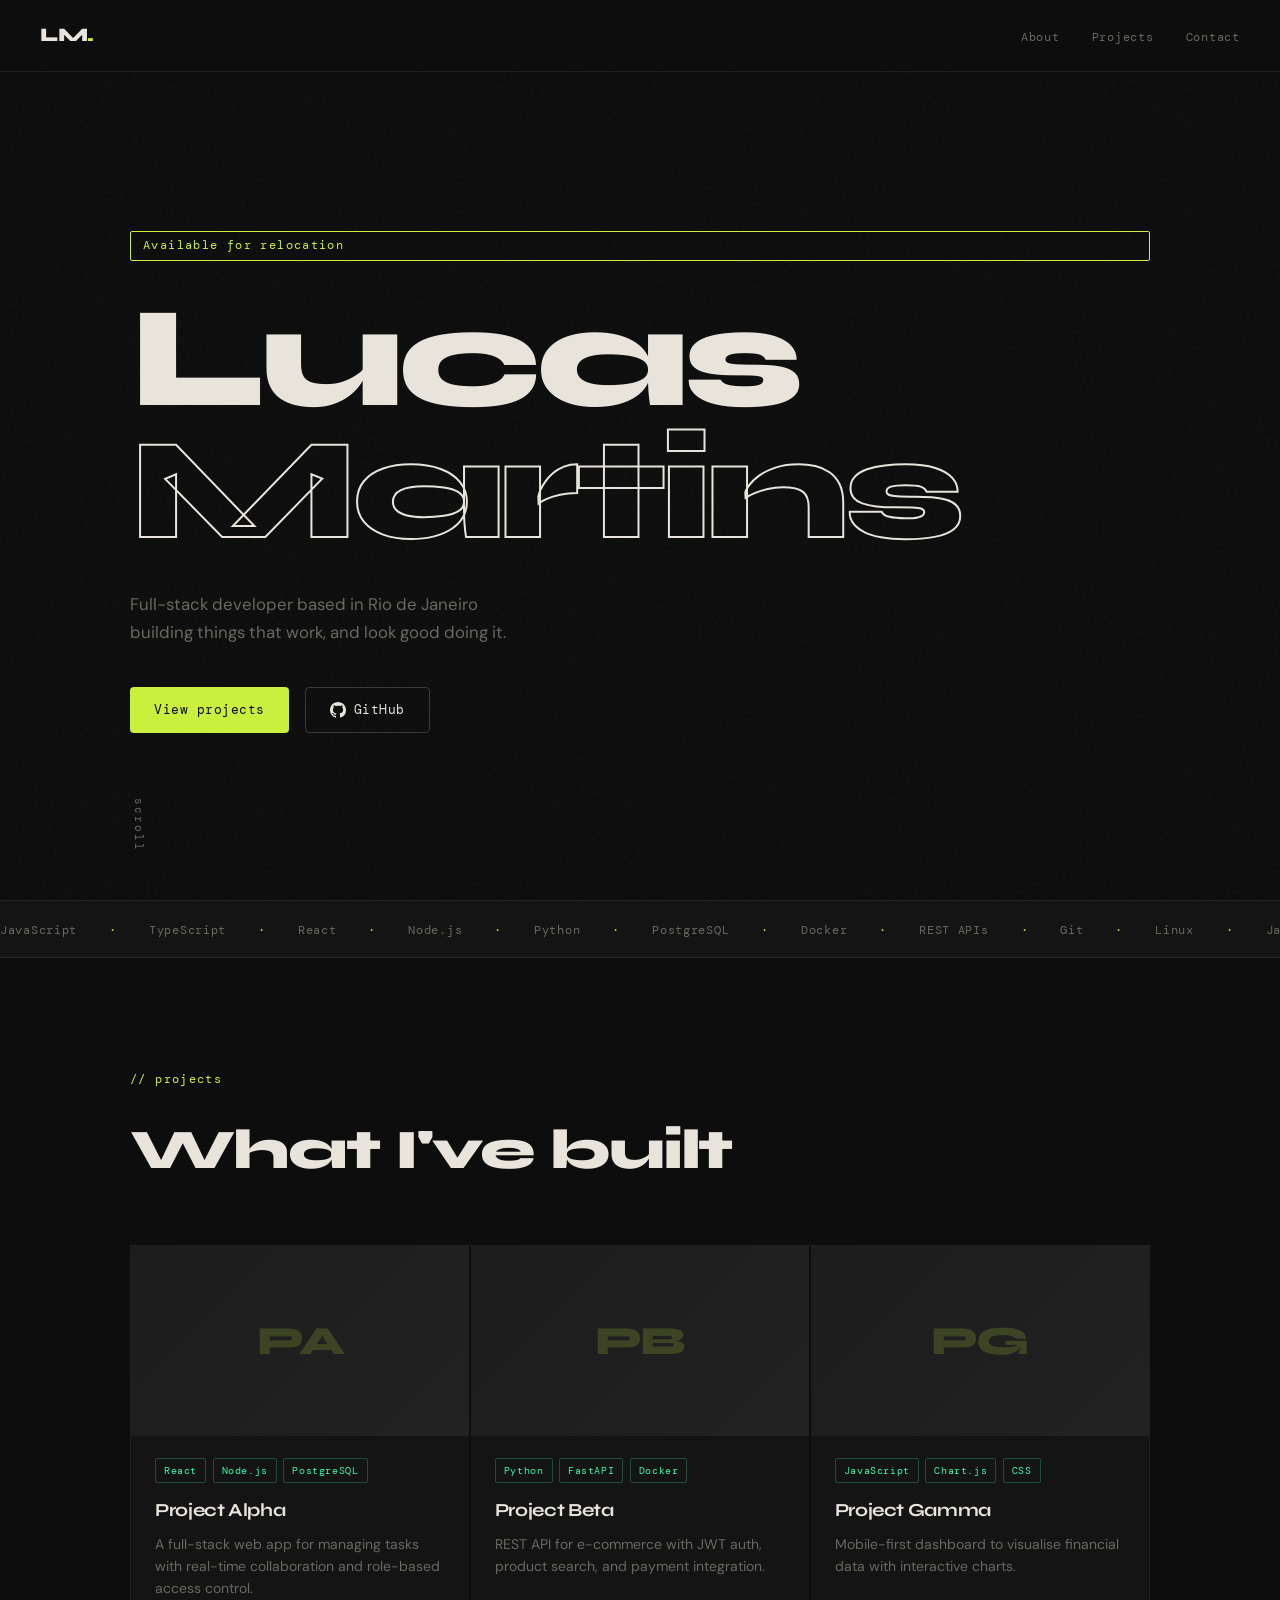
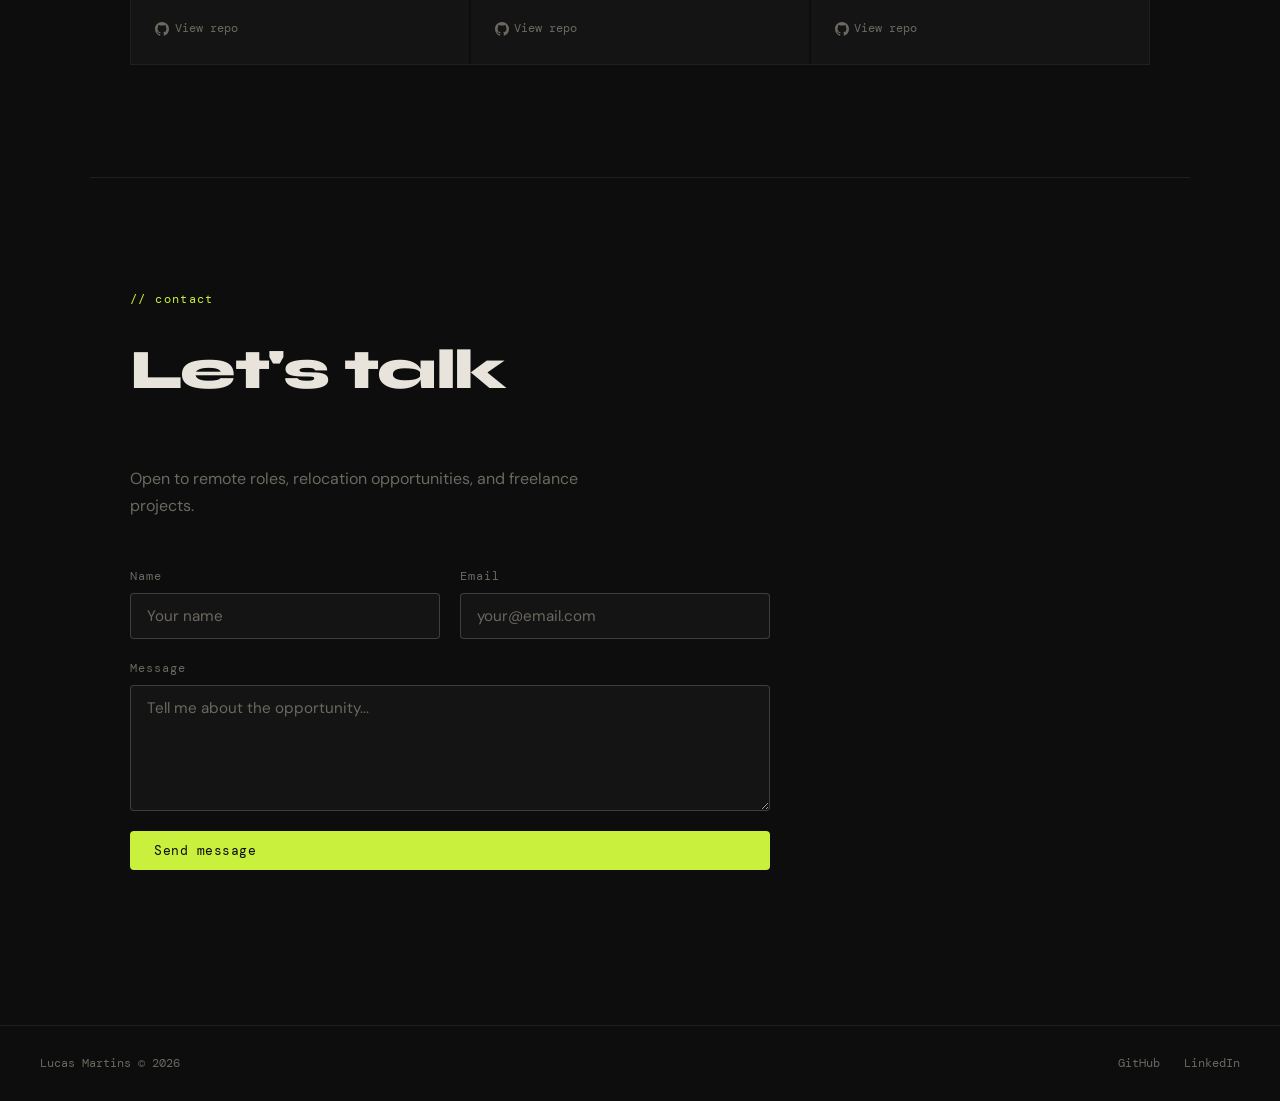
==== index.html @ cb4ef05a "Início do portfólio" ====
<!DOCTYPE html>
<html lang="en">
<head>
  <meta charset="UTF-8" />
  <meta name="viewport" content="width=device-width, initial-scale=1.0" />
  <title>Lucas Martins — Developer</title>
  <link rel="stylesheet" href="style.css" />
  <link rel="preconnect" href="https://fonts.googleapis.com" />
  <link rel="preconnect" href="https://fonts.gstatic.com" crossorigin />
  <link href="https://fonts.googleapis.com/css2?family=Syne:wght@400;700;800&family=DM+Mono:wght@300;400&family=DM+Sans:wght@300;400&display=swap" rel="stylesheet" />
</head>
<body>

  <!-- NOISE OVERLAY -->
  <div class="noise"></div>

  <!-- NAV -->
  <nav class="nav">
    <span class="nav-logo">LM<span class="dot">.</span></span>
    <ul class="nav-links">
      <li><a href="#about">About</a></li>
      <li><a href="#projects">Projects</a></li>
      <li><a href="#contact">Contact</a></li>
    </ul>
  </nav>

  <!-- HERO -->
  <section class="hero" id="about">
    <div class="hero-tag">Available for relocation</div>
    <h1 class="hero-title">
      <span class="line" data-delay="0">Lucas</span>
      <span class="line accent" data-delay="100">Martins</span>
    </h1>
    <p class="hero-sub" data-delay="200">
      Full-stack developer based in Rio de Janeiro<br/>
      building things that work, and look good doing it.
    </p>
    <div class="hero-actions" data-delay="300">
      <a href="#projects" class="btn-primary">View projects</a>
      <a href="https://github.com/Luc555" target="_blank" class="btn-ghost">
        <svg width="16" height="16" viewBox="0 0 24 24" fill="currentColor"><path d="M12 0C5.37 0 0 5.37 0 12c0 5.31 3.435 9.795 8.205 11.385.6.105.825-.255.825-.57 0-.285-.015-1.23-.015-2.235-3.015.555-3.795-.735-4.035-1.41-.135-.345-.72-1.41-1.23-1.695-.42-.225-1.02-.78-.015-.795.945-.015 1.62.87 1.845 1.23 1.08 1.815 2.805 1.305 3.495.99.105-.78.42-1.305.765-1.605-2.67-.3-5.46-1.335-5.46-5.925 0-1.305.465-2.385 1.23-3.225-.12-.3-.54-1.53.12-3.18 0 0 1.005-.315 3.3 1.23.96-.27 1.98-.405 3-.405s2.04.135 3 .405c2.295-1.56 3.3-1.23 3.3-1.23.66 1.65.24 2.88.12 3.18.765.84 1.23 1.905 1.23 3.225 0 4.605-2.805 5.625-5.475 5.925.435.375.81 1.095.81 2.22 0 1.605-.015 2.895-.015 3.3 0 .315.225.69.825.57A12.02 12.02 0 0 0 24 12c0-6.63-5.37-12-12-12z"/></svg>
        GitHub
      </a>
    </div>
    <div class="hero-scroll">scroll</div>
  </section>

  <!-- SKILLS TICKER -->
  <div class="ticker-wrap">
    <div class="ticker">
      <span>JavaScript</span><span class="sep">·</span>
      <span>TypeScript</span><span class="sep">·</span>
      <span>React</span><span class="sep">·</span>
      <span>Node.js</span><span class="sep">·</span>
      <span>Python</span><span class="sep">·</span>
      <span>PostgreSQL</span><span class="sep">·</span>
      <span>Docker</span><span class="sep">·</span>
      <span>REST APIs</span><span class="sep">·</span>
      <span>Git</span><span class="sep">·</span>
      <span>Linux</span><span class="sep">·</span>
      <span>JavaScript</span><span class="sep">·</span>
      <span>TypeScript</span><span class="sep">·</span>
      <span>React</span><span class="sep">·</span>
      <span>Node.js</span><span class="sep">·</span>
      <span>Python</span><span class="sep">·</span>
      <span>PostgreSQL</span><span class="sep">·</span>
      <span>Docker</span><span class="sep">·</span>
      <span>REST APIs</span><span class="sep">·</span>
      <span>Git</span><span class="sep">·</span>
      <span>Linux</span><span class="sep">·</span>
    </div>
  </div>

  <!-- PROJECTS -->
  <section class="projects" id="projects">
    <div class="section-label">// projects</div>
    <h2 class="section-title">What I've built</h2>

    <div class="projects-grid" id="projects-grid">
      <!-- Cards injected by main.js -->
    </div>
  </section>

  <!-- VIDEO MODAL -->
  <div class="modal-overlay" id="modal-overlay">
    <div class="modal">
      <button class="modal-close" id="modal-close" aria-label="Close">&#x2715;</button>
      <div class="modal-video-wrap">
        <iframe id="modal-iframe" src="" frameborder="0" allowfullscreen allow="autoplay; encrypted-media"></iframe>
      </div>
      <div class="modal-info">
        <h3 id="modal-title"></h3>
        <p id="modal-desc"></p>
        <div class="modal-links">
          <a id="modal-repo" href="#" target="_blank" class="btn-primary">View on GitHub</a>
          <a id="modal-live" href="#" target="_blank" class="btn-ghost">Live demo</a>
        </div>
      </div>
    </div>
  </div>

  <!-- CONTACT -->
  <section class="contact" id="contact">
    <div class="section-label">// contact</div>
    <h2 class="section-title">Let's talk</h2>
    <p class="contact-sub">Open to remote roles, relocation opportunities, and freelance projects.</p>

    <form class="contact-form" id="contact-form" novalidate>
      <div class="form-row">
        <div class="form-group">
          <label for="name">Name</label>
          <input type="text" id="name" name="name" placeholder="Your name" required />
        </div>
        <div class="form-group">
          <label for="email">Email</label>
          <input type="email" id="email" name="email" placeholder="your@email.com" required />
        </div>
      </div>
      <div class="form-group">
        <label for="message">Message</label>
        <textarea id="message" name="message" rows="5" placeholder="Tell me about the opportunity..." required></textarea>
      </div>
      <button type="submit" class="btn-primary" id="submit-btn">Send message</button>
      <p class="form-status" id="form-status"></p>
    </form>
  </section>

  <!-- FOOTER -->
  <footer class="footer">
    <span>Lucas Martins © <span id="year"></span></span>
    <div class="footer-links">
      <a href="https://github.com/Luc555" target="_blank">GitHub</a>
      <a href="https://linkedin.com/in/yourprofile" target="_blank">LinkedIn</a>
    </div>
  </footer>

  <script src="main.js"></script>
</body>
</html>
---- style.css ----
/* ─── RESET & VARIABLES ─────────────────────────────────────── */
*, *::before, *::after { box-sizing: border-box; margin: 0; padding: 0; }

:root {
  --bg:        #0d0d0d;
  --bg2:       #141414;
  --bg3:       #1c1c1c;
  --border:    rgba(255,255,255,0.08);
  --border-hi: rgba(255,255,255,0.18);
  --text:      #e8e4dc;
  --muted:     #6b6860;
  --accent:    #c8f03c;
  --accent2:   #3cfaaa;
  --danger:    #ff4f4f;
  --font-head: 'Syne', sans-serif;
  --font-body: 'DM Sans', sans-serif;
  --font-mono: 'DM Mono', monospace;
  --radius:    4px;
  --max:       1100px;
}

html { scroll-behavior: smooth; }

body {
  background: var(--bg);
  color: var(--text);
  font-family: var(--font-body);
  font-size: 16px;
  line-height: 1.7;
  overflow-x: hidden;
}

/* ─── NOISE OVERLAY ──────────────────────────────────────────── */
.noise {
  position: fixed; inset: 0; z-index: 0; pointer-events: none;
  background-image: url("data:image/svg+xml,%3Csvg viewBox='0 0 256 256' xmlns='http://www.w3.org/2000/svg'%3E%3Cfilter id='n'%3E%3CfeTurbulence type='fractalNoise' baseFrequency='0.9' numOctaves='4' stitchTiles='stitch'/%3E%3C/filter%3E%3Crect width='100%25' height='100%25' filter='url(%23n)' opacity='1'/%3E%3C/svg%3E");
  opacity: 0.028;
}

/* ─── NAV ────────────────────────────────────────────────────── */
.nav {
  position: fixed; top: 0; left: 0; right: 0; z-index: 100;
  display: flex; align-items: center; justify-content: space-between;
  padding: 1.2rem 2.5rem;
  border-bottom: 1px solid var(--border);
  background: rgba(13,13,13,0.85);
  backdrop-filter: blur(12px);
}

.nav-logo {
  font-family: var(--font-head);
  font-weight: 800;
  font-size: 1.2rem;
  letter-spacing: -0.02em;
}
.nav-logo .dot { color: var(--accent); }

.nav-links { list-style: none; display: flex; gap: 2rem; }
.nav-links a {
  font-family: var(--font-mono);
  font-size: 0.78rem;
  color: var(--muted);
  text-decoration: none;
  letter-spacing: 0.06em;
  transition: color 0.2s;
}
.nav-links a:hover { color: var(--text); }

/* ─── HERO ───────────────────────────────────────────────────── */
.hero {
  min-height: 100vh;
  display: flex; flex-direction: column; justify-content: center;
  padding: 8rem 2.5rem 4rem;
  max-width: var(--max); margin: 0 auto;
  position: relative;
}

.hero-tag {
  font-family: var(--font-mono);
  font-size: 0.72rem;
  letter-spacing: 0.12em;
  color: var(--accent);
  border: 1px solid var(--accent);
  display: inline-block;
  padding: 0.25rem 0.75rem;
  border-radius: 2px;
  margin-bottom: 2rem;
  opacity: 0;
  animation: fadeUp 0.6s ease forwards;
}

.hero-title {
  font-family: var(--font-head);
  font-weight: 800;
  font-size: clamp(4.5rem, 12vw, 9rem);
  line-height: 0.92;
  letter-spacing: -0.04em;
  margin-bottom: 2rem;
}

.hero-title .line {
  display: block;
  opacity: 0;
  animation: fadeUp 0.7s ease forwards;
}
.hero-title .line:nth-child(1) { animation-delay: 0.05s; }
.hero-title .line.accent {
  color: transparent;
  -webkit-text-stroke: 2px var(--text);
  animation-delay: 0.15s;
}

.hero-sub {
  font-size: 1.05rem;
  color: var(--muted);
  max-width: 440px;
  opacity: 0;
  animation: fadeUp 0.7s ease 0.3s forwards;
  margin-bottom: 2.5rem;
}

.hero-actions {
  display: flex; gap: 1rem; flex-wrap: wrap;
  opacity: 0;
  animation: fadeUp 0.7s ease 0.45s forwards;
}

.hero-scroll {
  position: absolute; bottom: 3rem; left: 2.5rem;
  font-family: var(--font-mono);
  font-size: 0.68rem;
  letter-spacing: 0.18em;
  color: var(--muted);
  writing-mode: vertical-rl;
  animation: fadeUp 0.7s ease 0.6s forwards;
  opacity: 0;
}

/* ─── BUTTONS ────────────────────────────────────────────────── */
.btn-primary {
  display: inline-flex; align-items: center; gap: 0.5rem;
  background: var(--accent);
  color: #0d0d0d;
  font-family: var(--font-mono);
  font-size: 0.8rem;
  font-weight: 400;
  letter-spacing: 0.04em;
  padding: 0.7rem 1.5rem;
  border-radius: var(--radius);
  text-decoration: none;
  border: none; cursor: pointer;
  transition: background 0.2s, transform 0.15s;
}
.btn-primary:hover { background: #d4f550; transform: translateY(-1px); }

.btn-ghost {
  display: inline-flex; align-items: center; gap: 0.5rem;
  background: transparent;
  color: var(--text);
  font-family: var(--font-mono);
  font-size: 0.8rem;
  letter-spacing: 0.04em;
  padding: 0.7rem 1.5rem;
  border-radius: var(--radius);
  border: 1px solid var(--border-hi);
  text-decoration: none; cursor: pointer;
  transition: border-color 0.2s, transform 0.15s;
}
.btn-ghost:hover { border-color: var(--text); transform: translateY(-1px); }

/* ─── TICKER ─────────────────────────────────────────────────── */
.ticker-wrap {
  overflow: hidden;
  border-top: 1px solid var(--border);
  border-bottom: 1px solid var(--border);
  padding: 0.9rem 0;
  background: var(--bg2);
}

.ticker {
  display: inline-flex; gap: 2rem; white-space: nowrap;
  font-family: var(--font-mono);
  font-size: 0.75rem;
  letter-spacing: 0.06em;
  color: var(--muted);
  animation: ticker 28s linear infinite;
}
.ticker .sep { color: var(--accent); }

@keyframes ticker {
  from { transform: translateX(0); }
  to   { transform: translateX(-50%); }
}

/* ─── SECTION SHARED ─────────────────────────────────────────── */
.section-label {
  font-family: var(--font-mono);
  font-size: 0.72rem;
  letter-spacing: 0.12em;
  color: var(--accent);
  margin-bottom: 0.75rem;
}

.section-title {
  font-family: var(--font-head);
  font-weight: 800;
  font-size: clamp(2rem, 5vw, 3.5rem);
  letter-spacing: -0.03em;
  margin-bottom: 3rem;
}

/* ─── PROJECTS ───────────────────────────────────────────────── */
.projects {
  max-width: var(--max); margin: 0 auto;
  padding: 7rem 2.5rem;
}

.projects-grid {
  display: grid;
  grid-template-columns: repeat(auto-fill, minmax(320px, 1fr));
  gap: 1.5px;
  border: 1.5px solid var(--border);
}

/* ─── PROJECT CARD ───────────────────────────────────────────── */
.card {
  background: var(--bg2);
  padding: 0;
  cursor: pointer;
  position: relative;
  overflow: hidden;
  transition: background 0.25s;
  border: none;
  display: flex; flex-direction: column;
}
.card:hover { background: var(--bg3); }

.card-thumb {
  width: 100%; aspect-ratio: 16/9;
  background: var(--bg3);
  position: relative; overflow: hidden;
}

.card-thumb img {
  width: 100%; height: 100%; object-fit: cover;
  opacity: 0.8; transition: opacity 0.3s, transform 0.4s;
}
.card:hover .card-thumb img { opacity: 1; transform: scale(1.04); }

.card-play {
  position: absolute; inset: 0;
  display: flex; align-items: center; justify-content: center;
  opacity: 0; transition: opacity 0.25s;
}
.card:hover .card-play { opacity: 1; }
.card-play svg {
  width: 52px; height: 52px;
  background: var(--accent);
  border-radius: 50%; padding: 14px;
  color: #0d0d0d;
}

.card-no-video .card-play { display: none; }

.card-body { padding: 1.4rem 1.5rem 1.6rem; flex: 1; display: flex; flex-direction: column; }

.card-tags {
  display: flex; flex-wrap: wrap; gap: 0.4rem;
  margin-bottom: 0.75rem;
}
.tag {
  font-family: var(--font-mono);
  font-size: 0.65rem;
  letter-spacing: 0.06em;
  color: var(--accent2);
  border: 1px solid rgba(60,250,170,0.25);
  padding: 0.15rem 0.5rem;
  border-radius: 2px;
}

.card-title {
  font-family: var(--font-head);
  font-weight: 700;
  font-size: 1.15rem;
  letter-spacing: -0.02em;
  margin-bottom: 0.4rem;
}

.card-desc {
  font-size: 0.875rem;
  color: var(--muted);
  flex: 1;
  margin-bottom: 1.2rem;
  line-height: 1.6;
}

.card-footer {
  display: flex; align-items: center; gap: 1rem;
}

.card-github {
  font-family: var(--font-mono);
  font-size: 0.72rem;
  color: var(--muted);
  text-decoration: none;
  display: flex; align-items: center; gap: 0.35rem;
  transition: color 0.2s;
}
.card-github:hover { color: var(--text); }
.card-github svg { flex-shrink: 0; }

.card-video-badge {
  margin-left: auto;
  font-family: var(--font-mono);
  font-size: 0.65rem;
  letter-spacing: 0.06em;
  color: var(--accent);
  border: 1px solid var(--accent);
  padding: 0.15rem 0.5rem;
  border-radius: 2px;
}

/* ─── EMPTY STATE ────────────────────────────────────────────── */
.empty-state {
  grid-column: 1/-1;
  padding: 5rem 2rem;
  text-align: center;
  color: var(--muted);
  font-family: var(--font-mono);
  font-size: 0.85rem;
}

/* ─── MODAL ──────────────────────────────────────────────────── */
.modal-overlay {
  position: fixed; inset: 0; z-index: 200;
  background: rgba(0,0,0,0.88);
  display: flex; align-items: center; justify-content: center;
  padding: 1.5rem;
  opacity: 0; pointer-events: none;
  transition: opacity 0.25s;
}
.modal-overlay.open { opacity: 1; pointer-events: all; }

.modal {
  background: var(--bg2);
  border: 1px solid var(--border-hi);
  border-radius: 6px;
  width: 100%; max-width: 760px;
  position: relative;
  transform: translateY(20px);
  transition: transform 0.3s;
}
.modal-overlay.open .modal { transform: translateY(0); }

.modal-close {
  position: absolute; top: 1rem; right: 1rem; z-index: 10;
  background: transparent; border: none; color: var(--muted);
  font-size: 1.1rem; cursor: pointer; line-height: 1;
  transition: color 0.2s;
}
.modal-close:hover { color: var(--text); }

.modal-video-wrap {
  position: relative; padding-bottom: 56.25%;
  height: 0; overflow: hidden; background: #000;
  border-radius: 6px 6px 0 0;
}
.modal-video-wrap iframe {
  position: absolute; inset: 0; width: 100%; height: 100%;
}

.modal-info { padding: 1.5rem; }
.modal-info h3 {
  font-family: var(--font-head);
  font-size: 1.25rem;
  font-weight: 700;
  margin-bottom: 0.5rem;
}
.modal-info p { color: var(--muted); font-size: 0.9rem; margin-bottom: 1.25rem; }
.modal-links { display: flex; gap: 0.75rem; flex-wrap: wrap; }

/* ─── CONTACT ────────────────────────────────────────────────── */
.contact {
  max-width: var(--max); margin: 0 auto;
  padding: 7rem 2.5rem;
  border-top: 1px solid var(--border);
}

.contact-sub {
  color: var(--muted);
  max-width: 480px;
  margin-bottom: 3rem;
}

.contact-form {
  max-width: 640px;
  display: flex; flex-direction: column; gap: 1.25rem;
}

.form-row { display: grid; grid-template-columns: 1fr 1fr; gap: 1.25rem; }

.form-group { display: flex; flex-direction: column; gap: 0.4rem; }

.form-group label {
  font-family: var(--font-mono);
  font-size: 0.72rem;
  letter-spacing: 0.08em;
  color: var(--muted);
}

.form-group input,
.form-group textarea {
  background: var(--bg2);
  border: 1px solid var(--border-hi);
  border-radius: var(--radius);
  color: var(--text);
  font-family: var(--font-body);
  font-size: 0.95rem;
  padding: 0.75rem 1rem;
  outline: none;
  resize: vertical;
  transition: border-color 0.2s;
}
.form-group input:focus,
.form-group textarea:focus { border-color: var(--accent); }

.form-group input::placeholder,
.form-group textarea::placeholder { color: var(--muted); }

.form-status {
  font-family: var(--font-mono);
  font-size: 0.8rem;
  min-height: 1.4rem;
}
.form-status.ok { color: var(--accent2); }
.form-status.err { color: var(--danger); }

/* ─── FOOTER ─────────────────────────────────────────────────── */
.footer {
  border-top: 1px solid var(--border);
  padding: 1.75rem 2.5rem;
  display: flex; align-items: center; justify-content: space-between;
  font-family: var(--font-mono);
  font-size: 0.72rem;
  color: var(--muted);
}

.footer-links { display: flex; gap: 1.5rem; }
.footer-links a { color: var(--muted); text-decoration: none; transition: color 0.2s; }
.footer-links a:hover { color: var(--text); }

/* ─── ANIMATIONS ─────────────────────────────────────────────── */
@keyframes fadeUp {
  from { opacity: 0; transform: translateY(18px); }
  to   { opacity: 1; transform: translateY(0); }
}

/* Scroll reveal */
.reveal {
  opacity: 0; transform: translateY(24px);
  transition: opacity 0.6s ease, transform 0.6s ease;
}
.reveal.visible { opacity: 1; transform: translateY(0); }

/* ─── RESPONSIVE ─────────────────────────────────────────────── */
@media (max-width: 640px) {
  .nav { padding: 1rem 1.25rem; }
  .hero { padding: 7rem 1.25rem 4rem; }
  .projects, .contact { padding: 5rem 1.25rem; }
  .form-row { grid-template-columns: 1fr; }
  .footer { flex-direction: column; gap: 1rem; text-align: center; }
  .hero-title { font-size: clamp(3.5rem, 18vw, 6rem); }
}
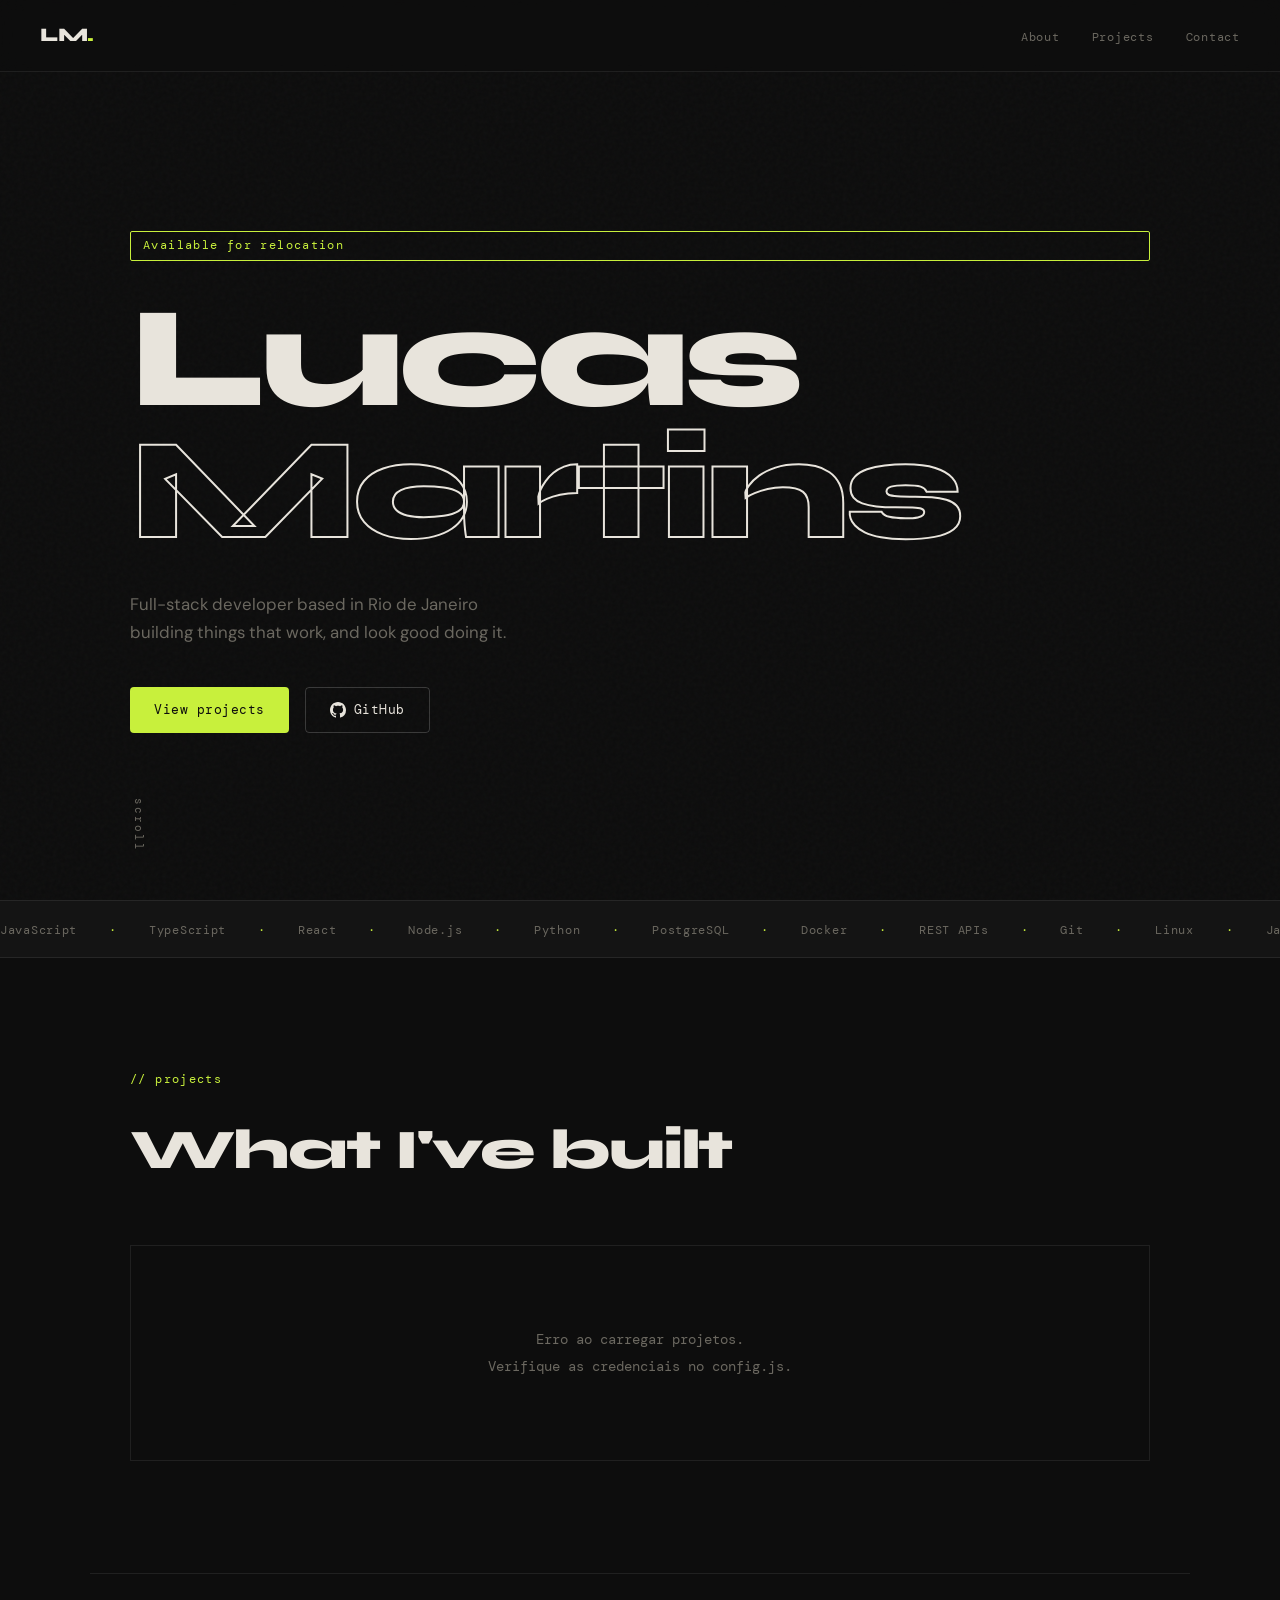
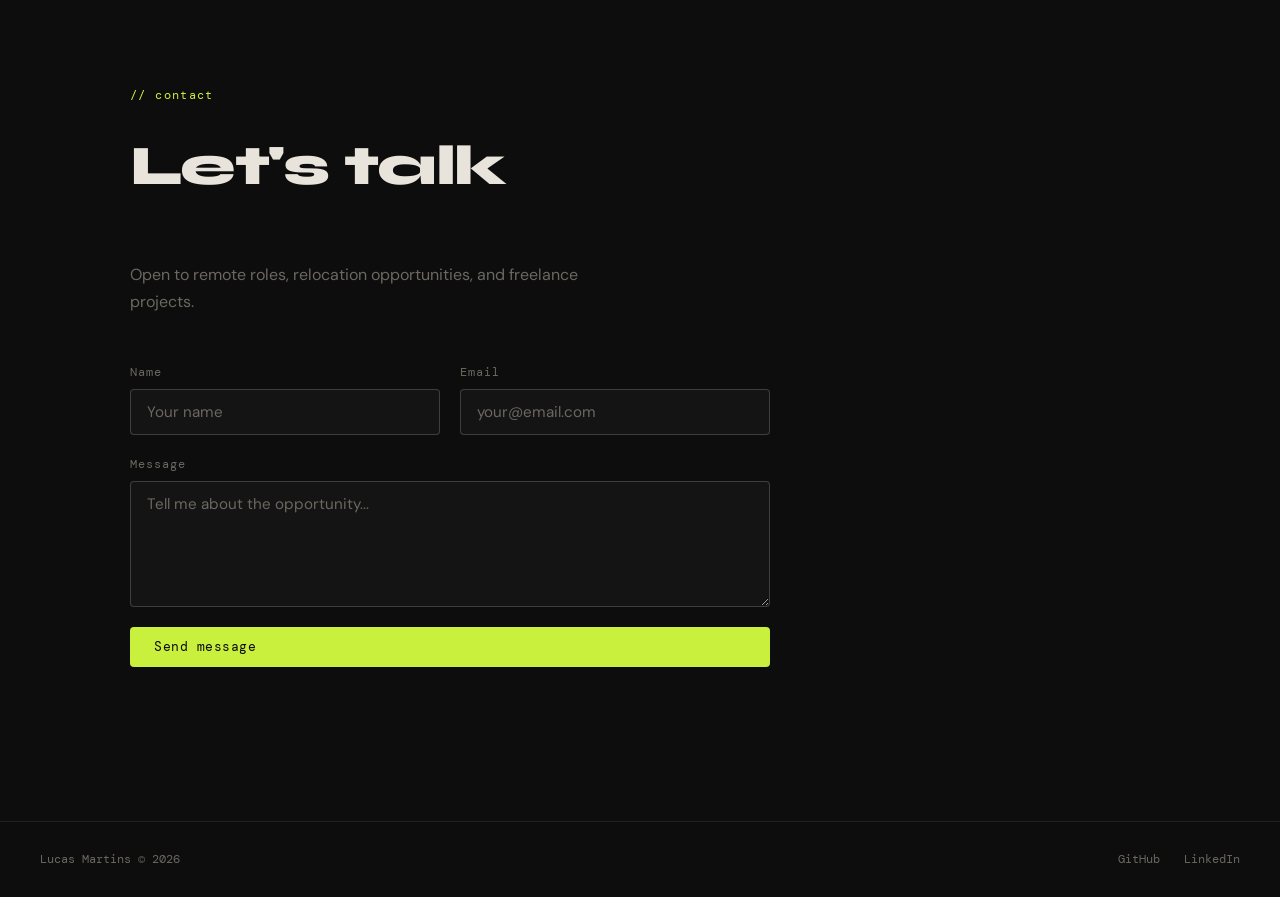
==== commit fc5be06e: "setup: deploy automático com GitHub Actions" ====
--- a/index.html
+++ b/index.html
@@ -4,14 +4,13 @@
   <meta charset="UTF-8" />
   <meta name="viewport" content="width=device-width, initial-scale=1.0" />
   <title>Lucas Martins — Developer</title>
-  <link rel="stylesheet" href="style.css" />
+  <link rel="stylesheet" href="assets/css/style.css" />
   <link rel="preconnect" href="https://fonts.googleapis.com" />
   <link rel="preconnect" href="https://fonts.gstatic.com" crossorigin />
   <link href="https://fonts.googleapis.com/css2?family=Syne:wght@400;700;800&family=DM+Mono:wght@300;400&family=DM+Sans:wght@300;400&display=swap" rel="stylesheet" />
 </head>
 <body>
 
-  <!-- NOISE OVERLAY -->
   <div class="noise"></div>
 
   <!-- NAV -->
@@ -28,14 +27,14 @@
   <section class="hero" id="about">
     <div class="hero-tag">Available for relocation</div>
     <h1 class="hero-title">
-      <span class="line" data-delay="0">Lucas</span>
-      <span class="line accent" data-delay="100">Martins</span>
+      <span class="line">Lucas</span>
+      <span class="line accent">Martins</span>
     </h1>
-    <p class="hero-sub" data-delay="200">
+    <p class="hero-sub">
       Full-stack developer based in Rio de Janeiro<br/>
       building things that work, and look good doing it.
     </p>
-    <div class="hero-actions" data-delay="300">
+    <div class="hero-actions">
       <a href="#projects" class="btn-primary">View projects</a>
       <a href="https://github.com/Luc555" target="_blank" class="btn-ghost">
         <svg width="16" height="16" viewBox="0 0 24 24" fill="currentColor"><path d="M12 0C5.37 0 0 5.37 0 12c0 5.31 3.435 9.795 8.205 11.385.6.105.825-.255.825-.57 0-.285-.015-1.23-.015-2.235-3.015.555-3.795-.735-4.035-1.41-.135-.345-.72-1.41-1.23-1.695-.42-.225-1.02-.78-.015-.795.945-.015 1.62.87 1.845 1.23 1.08 1.815 2.805 1.305 3.495.99.105-.78.42-1.305.765-1.605-2.67-.3-5.46-1.335-5.46-5.925 0-1.305.465-2.385 1.23-3.225-.12-.3-.54-1.53.12-3.18 0 0 1.005-.315 3.3 1.23.96-.27 1.98-.405 3-.405s2.04.135 3 .405c2.295-1.56 3.3-1.23 3.3-1.23.66 1.65.24 2.88.12 3.18.765.84 1.23 1.905 1.23 3.225 0 4.605-2.805 5.625-5.475 5.925.435.375.81 1.095.81 2.22 0 1.605-.015 2.895-.015 3.3 0 .315.225.69.825.57A12.02 12.02 0 0 0 24 12c0-6.63-5.37-12-12-12z"/></svg>
@@ -45,7 +44,7 @@
     <div class="hero-scroll">scroll</div>
   </section>
 
-  <!-- SKILLS TICKER -->
+  <!-- TICKER -->
   <div class="ticker-wrap">
     <div class="ticker">
       <span>JavaScript</span><span class="sep">·</span>
@@ -75,25 +74,34 @@
   <section class="projects" id="projects">
     <div class="section-label">// projects</div>
     <h2 class="section-title">What I've built</h2>
-
     <div class="projects-grid" id="projects-grid">
-      <!-- Cards injected by main.js -->
+      <div class="empty-state">Carregando projetos…</div>
     </div>
   </section>
 
-  <!-- VIDEO MODAL -->
-  <div class="modal-overlay" id="modal-overlay">
+  <!-- GALLERY LIGHTBOX -->
+  <div class="modal-overlay" id="modal-overlay" role="dialog" aria-modal="true">
     <div class="modal">
-      <button class="modal-close" id="modal-close" aria-label="Close">&#x2715;</button>
-      <div class="modal-video-wrap">
-        <iframe id="modal-iframe" src="" frameborder="0" allowfullscreen allow="autoplay; encrypted-media"></iframe>
+      <button class="modal-close" id="modal-close" aria-label="Fechar">&#x2715;</button>
+      <div class="modal-img-area">
+        <button class="modal-arrow" id="modal-prev" aria-label="Anterior">
+          <svg width="20" height="20" viewBox="0 0 24 24" fill="none" stroke="currentColor" stroke-width="2" stroke-linecap="round" stroke-linejoin="round"><polyline points="15 18 9 12 15 6"/></svg>
+        </button>
+        <img id="modal-img" src="" alt="" />
+        <button class="modal-arrow" id="modal-next" aria-label="Próxima">
+          <svg width="20" height="20" viewBox="0 0 24 24" fill="none" stroke="currentColor" stroke-width="2" stroke-linecap="round" stroke-linejoin="round"><polyline points="9 18 15 12 9 6"/></svg>
+        </button>
+        <span class="modal-img-count" id="modal-img-count"></span>
       </div>
+      <div class="modal-dots" id="modal-dots"></div>
       <div class="modal-info">
-        <h3 id="modal-title"></h3>
-        <p id="modal-desc"></p>
+        <div class="modal-info-text">
+          <h3 id="modal-title"></h3>
+          <p id="modal-desc"></p>
+        </div>
         <div class="modal-links">
-          <a id="modal-repo" href="#" target="_blank" class="btn-primary">View on GitHub</a>
-          <a id="modal-live" href="#" target="_blank" class="btn-ghost">Live demo</a>
+          <a id="modal-repo" href="#" target="_blank" class="btn-primary">Ver no GitHub</a>
+          <a id="modal-live" href="#" target="_blank" class="btn-ghost" style="display:none">Live demo</a>
         </div>
       </div>
     </div>
@@ -104,7 +112,6 @@
     <div class="section-label">// contact</div>
     <h2 class="section-title">Let's talk</h2>
     <p class="contact-sub">Open to remote roles, relocation opportunities, and freelance projects.</p>
-
     <form class="contact-form" id="contact-form" novalidate>
       <div class="form-row">
         <div class="form-group">
@@ -134,6 +141,9 @@
     </div>
   </footer>
 
-  <script src="main.js"></script>
+  <!-- config.js DEVE vir antes de main.js -->
+  <script src="assets/js/config.js"></script>
+  <script src="assets/js/main.js"></script>
+
 </body>
 </html>
--- a/assets/css/style.css
+++ b/assets/css/style.css
@@ -0,0 +1,245 @@
+/* ================================================================
+   style.css — não precisa mexer aqui
+   ================================================================ */
+
+/* ── RESET & VARIABLES ────────────────────────────────────────── */
+*, *::before, *::after { box-sizing: border-box; margin: 0; padding: 0; }
+
+:root {
+  --bg:        #0d0d0d;
+  --bg2:       #141414;
+  --bg3:       #1c1c1c;
+  --border:    rgba(255,255,255,0.08);
+  --border-hi: rgba(255,255,255,0.18);
+  --text:      #e8e4dc;
+  --muted:     #6b6860;
+  --accent:    #c8f03c;
+  --accent2:   #3cfaaa;
+  --danger:    #ff4f4f;
+  --font-head: 'Syne', sans-serif;
+  --font-body: 'DM Sans', sans-serif;
+  --font-mono: 'DM Mono', monospace;
+  --radius:    4px;
+  --max:       1100px;
+}
+
+html { scroll-behavior: smooth; }
+
+body {
+  background: var(--bg);
+  color: var(--text);
+  font-family: var(--font-body);
+  font-size: 16px;
+  line-height: 1.7;
+  overflow-x: hidden;
+}
+
+/* ── NOISE OVERLAY ────────────────────────────────────────────── */
+.noise {
+  position: fixed; inset: 0; z-index: 0; pointer-events: none;
+  background-image: url("data:image/svg+xml,%3Csvg viewBox='0 0 256 256' xmlns='http://www.w3.org/2000/svg'%3E%3Cfilter id='n'%3E%3CfeTurbulence type='fractalNoise' baseFrequency='0.9' numOctaves='4' stitchTiles='stitch'/%3E%3C/filter%3E%3Crect width='100%25' height='100%25' filter='url(%23n)' opacity='1'/%3E%3C/svg%3E");
+  opacity: 0.028;
+}
+
+/* ── NAV ──────────────────────────────────────────────────────── */
+.nav {
+  position: fixed; top: 0; left: 0; right: 0; z-index: 100;
+  display: flex; align-items: center; justify-content: space-between;
+  padding: 1.2rem 2.5rem;
+  border-bottom: 1px solid var(--border);
+  background: rgba(13,13,13,0.85);
+  backdrop-filter: blur(12px);
+}
+.nav-logo { font-family: var(--font-head); font-weight: 800; font-size: 1.2rem; letter-spacing: -0.02em; }
+.nav-logo .dot { color: var(--accent); }
+.nav-links { list-style: none; display: flex; gap: 2rem; }
+.nav-links a { font-family: var(--font-mono); font-size: 0.78rem; color: var(--muted); text-decoration: none; letter-spacing: 0.06em; transition: color 0.2s; }
+.nav-links a:hover { color: var(--text); }
+
+/* ── HERO ─────────────────────────────────────────────────────── */
+.hero {
+  min-height: 100vh; display: flex; flex-direction: column; justify-content: center;
+  padding: 8rem 2.5rem 4rem; max-width: var(--max); margin: 0 auto; position: relative;
+}
+.hero-tag {
+  font-family: var(--font-mono); font-size: 0.72rem; letter-spacing: 0.12em; color: var(--accent);
+  border: 1px solid var(--accent); display: inline-block; padding: 0.25rem 0.75rem; border-radius: 2px;
+  margin-bottom: 2rem; opacity: 0; animation: fadeUp 0.6s ease forwards;
+}
+.hero-title {
+  font-family: var(--font-head); font-weight: 800;
+  font-size: clamp(4.5rem, 12vw, 9rem); line-height: 0.92;
+  letter-spacing: -0.04em; margin-bottom: 2rem;
+}
+.hero-title .line { display: block; opacity: 0; animation: fadeUp 0.7s ease forwards; }
+.hero-title .line:nth-child(1) { animation-delay: 0.05s; }
+.hero-title .line.accent { color: transparent; -webkit-text-stroke: 2px var(--text); animation-delay: 0.15s; }
+.hero-sub { font-size: 1.05rem; color: var(--muted); max-width: 440px; opacity: 0; animation: fadeUp 0.7s ease 0.3s forwards; margin-bottom: 2.5rem; }
+.hero-actions { display: flex; gap: 1rem; flex-wrap: wrap; opacity: 0; animation: fadeUp 0.7s ease 0.45s forwards; }
+.hero-scroll { position: absolute; bottom: 3rem; left: 2.5rem; font-family: var(--font-mono); font-size: 0.68rem; letter-spacing: 0.18em; color: var(--muted); writing-mode: vertical-rl; opacity: 0; animation: fadeUp 0.7s ease 0.6s forwards; }
+
+/* ── BUTTONS ──────────────────────────────────────────────────── */
+.btn-primary {
+  display: inline-flex; align-items: center; gap: 0.5rem;
+  background: var(--accent); color: #0d0d0d;
+  font-family: var(--font-mono); font-size: 0.8rem; letter-spacing: 0.04em;
+  padding: 0.7rem 1.5rem; border-radius: var(--radius);
+  text-decoration: none; border: none; cursor: pointer;
+  transition: background 0.2s, transform 0.15s;
+}
+.btn-primary:hover { background: #d4f550; transform: translateY(-1px); }
+
+.btn-ghost {
+  display: inline-flex; align-items: center; gap: 0.5rem;
+  background: transparent; color: var(--text);
+  font-family: var(--font-mono); font-size: 0.8rem; letter-spacing: 0.04em;
+  padding: 0.7rem 1.5rem; border-radius: var(--radius);
+  border: 1px solid var(--border-hi); text-decoration: none; cursor: pointer;
+  transition: border-color 0.2s, transform 0.15s;
+}
+.btn-ghost:hover { border-color: var(--text); transform: translateY(-1px); }
+
+/* ── TICKER ───────────────────────────────────────────────────── */
+.ticker-wrap { overflow: hidden; border-top: 1px solid var(--border); border-bottom: 1px solid var(--border); padding: 0.9rem 0; background: var(--bg2); }
+.ticker { display: inline-flex; gap: 2rem; white-space: nowrap; font-family: var(--font-mono); font-size: 0.75rem; letter-spacing: 0.06em; color: var(--muted); animation: ticker 28s linear infinite; }
+.ticker .sep { color: var(--accent); }
+@keyframes ticker { from { transform: translateX(0); } to { transform: translateX(-50%); } }
+
+/* ── SECTION SHARED ───────────────────────────────────────────── */
+.section-label { font-family: var(--font-mono); font-size: 0.72rem; letter-spacing: 0.12em; color: var(--accent); margin-bottom: 0.75rem; }
+.section-title { font-family: var(--font-head); font-weight: 800; font-size: clamp(2rem, 5vw, 3.5rem); letter-spacing: -0.03em; margin-bottom: 3rem; }
+
+/* ── PROJECTS ─────────────────────────────────────────────────── */
+.projects { max-width: var(--max); margin: 0 auto; padding: 7rem 2.5rem; }
+.projects-grid { display: grid; grid-template-columns: repeat(auto-fill, minmax(320px, 1fr)); gap: 1.5px; border: 1.5px solid var(--border); }
+
+/* ── CARD ─────────────────────────────────────────────────────── */
+.card { background: var(--bg2); cursor: pointer; overflow: hidden; transition: background 0.25s; display: flex; flex-direction: column; }
+.card:hover { background: var(--bg3); }
+
+.card-thumb { width: 100%; aspect-ratio: 16/9; background: var(--bg3); position: relative; overflow: hidden; }
+.card-thumb img { width: 100%; height: 100%; object-fit: cover; opacity: 0.8; transition: opacity 0.3s, transform 0.4s; display: block; }
+.card:hover .card-thumb img { opacity: 1; transform: scale(1.04); }
+
+.card-placeholder {
+  width: 100%; height: 100%; display: flex; align-items: center; justify-content: center;
+  font-family: var(--font-head); font-size: 2.5rem; font-weight: 800;
+  color: rgba(200,240,60,0.18); letter-spacing: -0.04em;
+}
+
+.card-hover-overlay {
+  position: absolute; inset: 0; display: flex; align-items: center; justify-content: center;
+  gap: 0.5rem; background: rgba(0,0,0,0.5); color: var(--accent);
+  font-family: var(--font-mono); font-size: 0.75rem; letter-spacing: 0.06em;
+  opacity: 0; transition: opacity 0.25s;
+}
+.card:hover .card-hover-overlay { opacity: 1; }
+
+.card-body { padding: 1.4rem 1.5rem 1.6rem; flex: 1; display: flex; flex-direction: column; }
+.card-tags { display: flex; flex-wrap: wrap; gap: 0.4rem; margin-bottom: 0.75rem; }
+.tag { font-family: var(--font-mono); font-size: 0.65rem; letter-spacing: 0.06em; color: var(--accent2); border: 1px solid rgba(60,250,170,0.25); padding: 0.15rem 0.5rem; border-radius: 2px; }
+.card-title { font-family: var(--font-head); font-weight: 700; font-size: 1.15rem; letter-spacing: -0.02em; margin-bottom: 0.4rem; }
+.card-desc { font-size: 0.875rem; color: var(--muted); flex: 1; margin-bottom: 1.2rem; line-height: 1.6; }
+.card-footer { display: flex; align-items: center; gap: 1rem; }
+.card-github { font-family: var(--font-mono); font-size: 0.72rem; color: var(--muted); text-decoration: none; display: flex; align-items: center; gap: 0.35rem; transition: color 0.2s; }
+.card-github:hover { color: var(--text); }
+
+.empty-state { grid-column: 1/-1; padding: 5rem 2rem; text-align: center; color: var(--muted); font-family: var(--font-mono); font-size: 0.85rem; line-height: 2; }
+.empty-state code { color: var(--accent); }
+
+/* ── GALLERY LIGHTBOX ─────────────────────────────────────────── */
+.modal-overlay {
+  position: fixed; inset: 0; z-index: 200;
+  background: rgba(0,0,0,0.92);
+  display: flex; align-items: center; justify-content: center; padding: 1rem;
+  opacity: 0; pointer-events: none; transition: opacity 0.25s;
+}
+.modal-overlay.open { opacity: 1; pointer-events: all; }
+
+.modal {
+  background: var(--bg2); border: 1px solid var(--border-hi); border-radius: 8px;
+  width: 100%; max-width: 860px; position: relative;
+  transform: translateY(16px); transition: transform 0.3s; overflow: hidden;
+}
+.modal-overlay.open .modal { transform: translateY(0); }
+
+.modal-close {
+  position: absolute; top: 0.9rem; right: 0.9rem; z-index: 10;
+  background: rgba(0,0,0,0.5); border: 1px solid var(--border-hi); color: var(--muted);
+  width: 32px; height: 32px; border-radius: 50%;
+  display: flex; align-items: center; justify-content: center;
+  font-size: 0.9rem; cursor: pointer; transition: color 0.2s, border-color 0.2s;
+}
+.modal-close:hover { color: var(--text); border-color: var(--text); }
+
+.modal-img-area {
+  position: relative; background: #000;
+  display: flex; align-items: center; justify-content: center;
+  min-height: 280px; max-height: 58vh; overflow: hidden;
+}
+#modal-img { display: block; max-width: 100%; max-height: 58vh; object-fit: contain; opacity: 0; transition: opacity 0.3s; }
+#modal-img.loaded { opacity: 1; }
+
+.modal-arrow {
+  position: absolute; top: 50%; transform: translateY(-50%);
+  background: rgba(0,0,0,0.55); border: 1px solid var(--border-hi); color: var(--text);
+  width: 40px; height: 40px; border-radius: 50%;
+  display: flex; align-items: center; justify-content: center;
+  cursor: pointer; transition: background 0.2s; z-index: 5;
+}
+.modal-arrow:hover { background: rgba(0,0,0,0.85); }
+#modal-prev { left: 0.75rem; }
+#modal-next { right: 0.75rem; }
+
+.modal-img-count { position: absolute; bottom: 0.6rem; right: 0.75rem; font-family: var(--font-mono); font-size: 0.68rem; color: rgba(255,255,255,0.45); }
+
+.modal-dots { display: flex; align-items: center; justify-content: center; gap: 6px; padding: 0.75rem 1rem 0; min-height: 28px; }
+.dot-btn { width: 7px; height: 7px; border-radius: 50%; border: none; cursor: pointer; background: var(--border-hi); padding: 0; transition: background 0.2s, transform 0.2s; }
+.dot-btn.active { background: var(--accent); transform: scale(1.3); }
+.dot-btn:hover:not(.active) { background: var(--muted); }
+
+.modal-info { padding: 1rem 1.5rem 1.4rem; display: flex; align-items: flex-start; justify-content: space-between; gap: 1.5rem; flex-wrap: wrap; }
+.modal-info-text { flex: 1; min-width: 0; }
+.modal-info h3 { font-family: var(--font-head); font-size: 1.15rem; font-weight: 700; margin-bottom: 0.25rem; }
+.modal-info p { color: var(--muted); font-size: 0.85rem; line-height: 1.5; }
+.modal-links { display: flex; gap: 0.6rem; flex-wrap: wrap; align-items: center; flex-shrink: 0; }
+
+/* ── CONTACT ──────────────────────────────────────────────────── */
+.contact { max-width: var(--max); margin: 0 auto; padding: 7rem 2.5rem; border-top: 1px solid var(--border); }
+.contact-sub { color: var(--muted); max-width: 480px; margin-bottom: 3rem; }
+.contact-form { max-width: 640px; display: flex; flex-direction: column; gap: 1.25rem; }
+.form-row { display: grid; grid-template-columns: 1fr 1fr; gap: 1.25rem; }
+.form-group { display: flex; flex-direction: column; gap: 0.4rem; }
+.form-group label { font-family: var(--font-mono); font-size: 0.72rem; letter-spacing: 0.08em; color: var(--muted); }
+.form-group input,
+.form-group textarea { background: var(--bg2); border: 1px solid var(--border-hi); border-radius: var(--radius); color: var(--text); font-family: var(--font-body); font-size: 0.95rem; padding: 0.75rem 1rem; outline: none; resize: vertical; transition: border-color 0.2s; }
+.form-group input:focus,
+.form-group textarea:focus { border-color: var(--accent); }
+.form-group input::placeholder,
+.form-group textarea::placeholder { color: var(--muted); }
+.form-status { font-family: var(--font-mono); font-size: 0.8rem; min-height: 1.4rem; }
+.form-status.ok  { color: var(--accent2); }
+.form-status.err { color: var(--danger); }
+
+/* ── FOOTER ───────────────────────────────────────────────────── */
+.footer { border-top: 1px solid var(--border); padding: 1.75rem 2.5rem; display: flex; align-items: center; justify-content: space-between; font-family: var(--font-mono); font-size: 0.72rem; color: var(--muted); }
+.footer-links { display: flex; gap: 1.5rem; }
+.footer-links a { color: var(--muted); text-decoration: none; transition: color 0.2s; }
+.footer-links a:hover { color: var(--text); }
+
+/* ── ANIMATIONS ───────────────────────────────────────────────── */
+@keyframes fadeUp { from { opacity: 0; transform: translateY(18px); } to { opacity: 1; transform: translateY(0); } }
+.reveal { opacity: 0; transform: translateY(24px); transition: opacity 0.6s ease, transform 0.6s ease; }
+.reveal.visible { opacity: 1; transform: translateY(0); }
+
+/* ── RESPONSIVE ───────────────────────────────────────────────── */
+@media (max-width: 640px) {
+  .nav { padding: 1rem 1.25rem; }
+  .hero { padding: 7rem 1.25rem 4rem; }
+  .hero-title { font-size: clamp(3.5rem, 18vw, 6rem); }
+  .projects, .contact { padding: 5rem 1.25rem; }
+  .form-row { grid-template-columns: 1fr; }
+  .footer { flex-direction: column; gap: 1rem; text-align: center; }
+  .modal-info { flex-direction: column; }
+  .modal-arrow { width: 34px; height: 34px; }
+}
